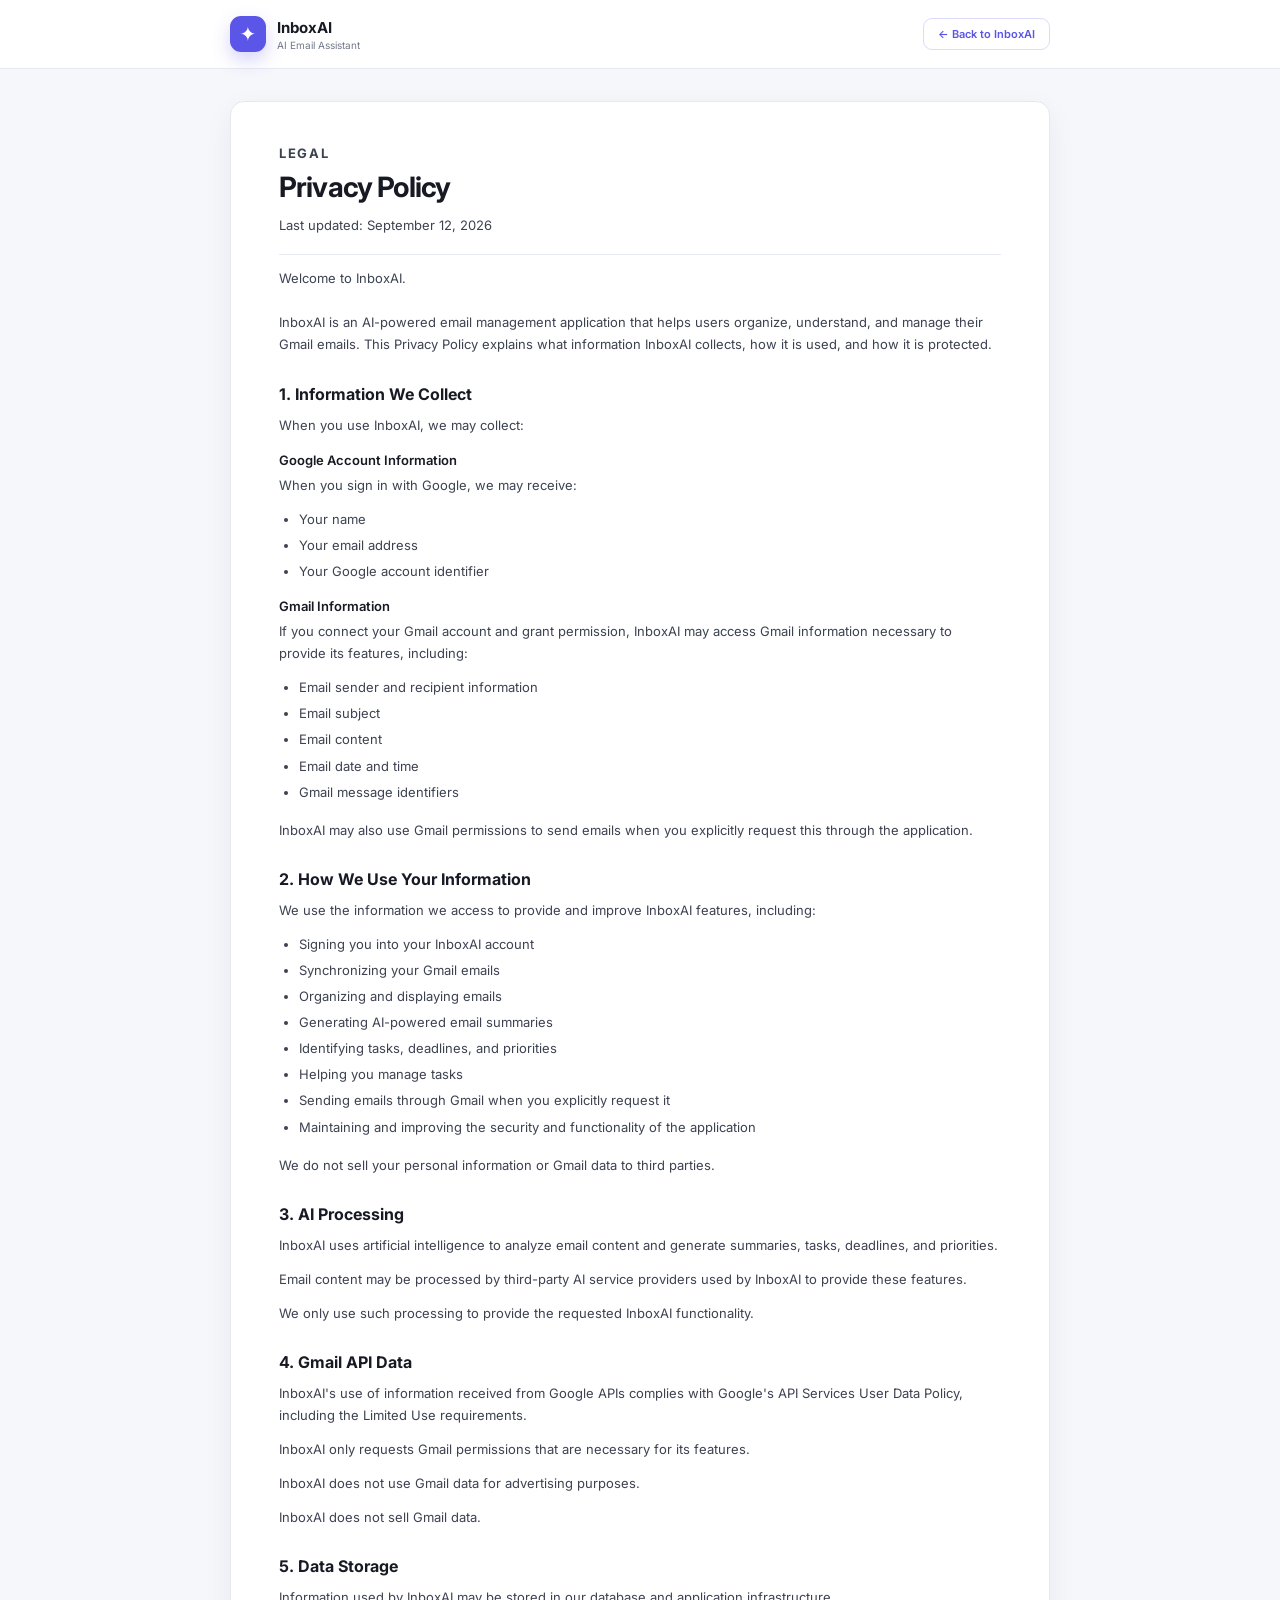
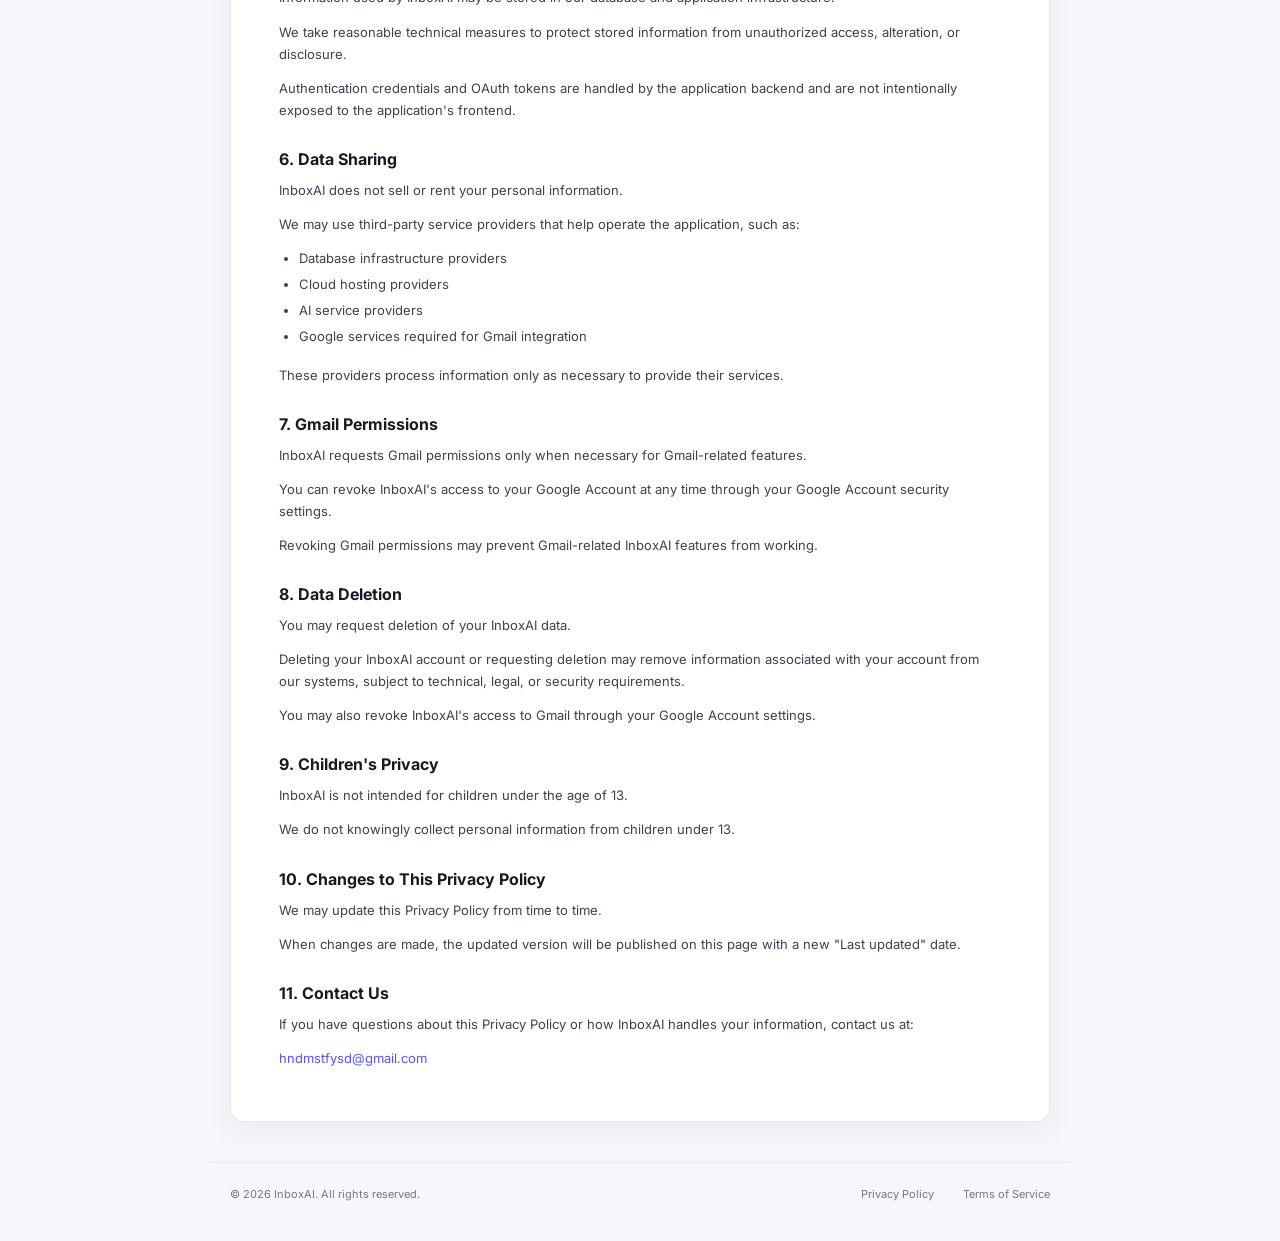
==== InboxAI_frontend/privacy-policy/index.html @ a2936ae5 "Add public Privacy Policy and Terms of Service pages" ====
<!DOCTYPE html>
<html lang="en">
<head>
  <meta charset="UTF-8">
  <meta name="viewport" content="width=device-width, initial-scale=1.0">
  <title>Privacy Policy — InboxAI</title>
  <link rel="preconnect" href="https://fonts.googleapis.com">
  <link rel="preconnect" href="https://fonts.gstatic.com" crossorigin>
  <link href="https://fonts.googleapis.com/css2?family=Inter:wght@400;500;600;700&display=swap" rel="stylesheet">
  <link rel="stylesheet" href="../style.css">
  <link rel="stylesheet" href="/style.css">
</head>
<body class="legal-page-body">
  <header class="legal-header">
    <div class="legal-header-inner">
      <a href="/" class="legal-brand-link">
        <div class="brand-icon">✦</div>
        <div>
          <strong>InboxAI</strong>
          <span>AI Email Assistant</span>
        </div>
      </a>
      <a href="/" class="legal-back-btn">← Back to InboxAI</a>
    </div>
  </header>

  <main class="legal-container">
    <article class="panel legal-card">
      <p class="eyebrow">LEGAL</p>
      <h1>Privacy Policy</h1>
      <p class="legal-updated">Last updated: September 12, 2026</p>

      <p class="legal-intro">
        Welcome to InboxAI.<br><br>
        InboxAI is an AI-powered email management application that helps users organize, understand, and manage their Gmail emails. This Privacy Policy explains what information InboxAI collects, how it is used, and how it is protected.
      </p>

      <h2>1. Information We Collect</h2>
      <p>When you use InboxAI, we may collect:</p>
      
      <h3>Google Account Information</h3>
      <p>When you sign in with Google, we may receive:</p>
      <ul>
        <li>Your name</li>
        <li>Your email address</li>
        <li>Your Google account identifier</li>
      </ul>

      <h3>Gmail Information</h3>
      <p>If you connect your Gmail account and grant permission, InboxAI may access Gmail information necessary to provide its features, including:</p>
      <ul>
        <li>Email sender and recipient information</li>
        <li>Email subject</li>
        <li>Email content</li>
        <li>Email date and time</li>
        <li>Gmail message identifiers</li>
      </ul>
      <p>InboxAI may also use Gmail permissions to send emails when you explicitly request this through the application.</p>

      <h2>2. How We Use Your Information</h2>
      <p>We use the information we access to provide and improve InboxAI features, including:</p>
      <ul>
        <li>Signing you into your InboxAI account</li>
        <li>Synchronizing your Gmail emails</li>
        <li>Organizing and displaying emails</li>
        <li>Generating AI-powered email summaries</li>
        <li>Identifying tasks, deadlines, and priorities</li>
        <li>Helping you manage tasks</li>
        <li>Sending emails through Gmail when you explicitly request it</li>
        <li>Maintaining and improving the security and functionality of the application</li>
      </ul>
      <p>We do not sell your personal information or Gmail data to third parties.</p>

      <h2>3. AI Processing</h2>
      <p>InboxAI uses artificial intelligence to analyze email content and generate summaries, tasks, deadlines, and priorities.</p>
      <p>Email content may be processed by third-party AI service providers used by InboxAI to provide these features.</p>
      <p>We only use such processing to provide the requested InboxAI functionality.</p>

      <h2>4. Gmail API Data</h2>
      <p>InboxAI's use of information received from Google APIs complies with Google's API Services User Data Policy, including the Limited Use requirements.</p>
      <p>InboxAI only requests Gmail permissions that are necessary for its features.</p>
      <p>InboxAI does not use Gmail data for advertising purposes.</p>
      <p>InboxAI does not sell Gmail data.</p>

      <h2>5. Data Storage</h2>
      <p>Information used by InboxAI may be stored in our database and application infrastructure.</p>
      <p>We take reasonable technical measures to protect stored information from unauthorized access, alteration, or disclosure.</p>
      <p>Authentication credentials and OAuth tokens are handled by the application backend and are not intentionally exposed to the application's frontend.</p>

      <h2>6. Data Sharing</h2>
      <p>InboxAI does not sell or rent your personal information.</p>
      <p>We may use third-party service providers that help operate the application, such as:</p>
      <ul>
        <li>Database infrastructure providers</li>
        <li>Cloud hosting providers</li>
        <li>AI service providers</li>
        <li>Google services required for Gmail integration</li>
      </ul>
      <p>These providers process information only as necessary to provide their services.</p>

      <h2>7. Gmail Permissions</h2>
      <p>InboxAI requests Gmail permissions only when necessary for Gmail-related features.</p>
      <p>You can revoke InboxAI's access to your Google Account at any time through your Google Account security settings.</p>
      <p>Revoking Gmail permissions may prevent Gmail-related InboxAI features from working.</p>

      <h2>8. Data Deletion</h2>
      <p>You may request deletion of your InboxAI data.</p>
      <p>Deleting your InboxAI account or requesting deletion may remove information associated with your account from our systems, subject to technical, legal, or security requirements.</p>
      <p>You may also revoke InboxAI's access to Gmail through your Google Account settings.</p>

      <h2>9. Children's Privacy</h2>
      <p>InboxAI is not intended for children under the age of 13.</p>
      <p>We do not knowingly collect personal information from children under 13.</p>

      <h2>10. Changes to This Privacy Policy</h2>
      <p>We may update this Privacy Policy from time to time.</p>
      <p>When changes are made, the updated version will be published on this page with a new "Last updated" date.</p>

      <h2>11. Contact Us</h2>
      <p>If you have questions about this Privacy Policy or how InboxAI handles your information, contact us at:</p>
      <p><a href="mailto:hndmstfysd@gmail.com">hndmstfysd@gmail.com</a></p>
    </article>
  </main>

  <footer class="app-footer legal-footer">
    <span>© 2026 InboxAI. All rights reserved.</span>
    <div class="footer-links">
      <a href="/privacy-policy" class="footer-link">Privacy Policy</a>
      <span class="footer-divider">•</span>
      <a href="/terms" class="footer-link">Terms of Service</a>
    </div>
  </footer>
</body>
</html>
---- InboxAI_frontend/style.css ----
:root {
  --bg: #f6f7fb;
  --surface: #ffffff;
  --surface-2: #f9fafc;
  --border: #e7e9f0;
  --text: #171923;
  --muted: #73798b;
  --primary: #5b55e8;
  --primary-dark: #4842d1;
  --purple-soft: #efedff;
  --red: #e05252;
  --red-soft: #fff0f0;
  --amber: #c7891b;
  --amber-soft: #fff7e7;
  --green: #2c9a67;
  --shadow: 0 10px 30px rgba(31, 35, 50, .06);
}
* { box-sizing: border-box; }
body { margin: 0; font-family: Inter, system-ui, sans-serif; color: var(--text); background: var(--bg); }
button, input { font: inherit; }
button { cursor: pointer; }
.app-shell { min-height: 100vh; display: flex; }
.sidebar { width: 248px; position: fixed; inset: 0 auto 0 0; background: var(--surface); border-right: 1px solid var(--border); padding: 25px 15px; display: flex; flex-direction: column; z-index: 5; }
.brand { display: flex; gap: 11px; align-items: center; padding: 0 11px 30px; }
.brand-icon { width: 36px; height: 36px; border-radius: 11px; display: grid; place-items: center; background: var(--primary); color: white; font-size: 20px; box-shadow: 0 8px 18px rgba(91,85,232,.25); }
.brand strong { display: block; font-size: 15px; }
.brand span { display: block; font-size: 10px; color: var(--muted); margin-top: 3px; }
.nav { display: grid; gap: 5px; }
.nav-item { border: 0; background: transparent; color: #686e80; text-align: left; padding: 11px 13px; border-radius: 10px; display: flex; align-items: center; gap: 12px; font-size: 13px; transition: .2s; }
.nav-item:hover { background: var(--surface-2); color: var(--text); }
.nav-item.active { background: var(--purple-soft); color: var(--primary); font-weight: 600; }
.nav-item span { width: 18px; text-align: center; font-size: 16px; }
.nav-item b { margin-left: auto; font-size: 10px; background: #f0f1f5; color: #777d8e; padding: 3px 7px; border-radius: 10px; }
.sidebar-bottom { margin-top: auto; }
.profile { border-top: 1px solid var(--border); padding: 18px 8px 0; margin-top: 12px; display: flex; align-items: center; gap: 9px; }
.avatar, .top-avatar, .chat-avatar { display: grid; place-items: center; border-radius: 50%; background: #e8e6ff; color: var(--primary); font-weight: 700; }
.avatar { width: 32px; height: 32px; font-size: 12px; }
.profile strong { display: block; font-size: 12px; }
.profile span:not(.dots) { display: block; font-size: 9px; color: var(--muted); margin-top: 3px; }
.logout-btn { border: 0; background: transparent; color: var(--muted); font-size: 9px; padding: 4px; cursor: pointer; }
.logout-btn:hover { color: var(--red); }
.dots { margin-left: auto; color: #a3a7b3; }
.main { margin-left: 248px; width: calc(100% - 248px); padding: 0 46px 50px; }
.topbar { height: 70px; display: flex; justify-content: flex-end; align-items: center; }
.top-actions { display: flex; align-items: center; gap: 14px; }
.icon-btn { position: relative; border: 0; background: transparent; font-size: 20px; color: #72778a; }
.icon-btn i { position: absolute; width: 6px; height: 6px; border-radius: 50%; background: #ef6868; top: 1px; right: 0; }
.top-avatar { width: 34px; height: 34px; font-size: 12px; }
.mobile-brand { display: none; }
.page { display: none; max-width: 1180px; margin: auto; }
.active-page { display: block; }
.page-heading { display: flex; justify-content: space-between; align-items: end; gap: 20px; margin: 20px 0 28px; }
.page-heading.compact { margin-bottom: 25px; }
.eyebrow { font-size: 10px; letter-spacing: .13em; font-weight: 700; color: var(--primary); margin: 0 0 7px; }
h1 { font-size: 29px; letter-spacing: -.04em; margin: 0 0 7px; }
h2 { font-size: 15px; margin: 0; }
h3 { font-size: 14px; margin: 7px 0; }
.muted { color: var(--muted); font-size: 11px; margin: 0; line-height: 1.6; }
.primary-btn, .secondary-btn, .text-btn, .filter-btn { border: 0; border-radius: 9px; padding: 10px 14px; font-size: 11px; font-weight: 600; }
.primary-btn { background: var(--primary); color: white; box-shadow: 0 6px 15px rgba(91,85,232,.2); }
.primary-btn:hover { background: var(--primary-dark); }
.secondary-btn, .filter-btn { background: var(--surface); color: var(--primary); border: 1px solid #dddafa; }
.text-btn { background: transparent; color: var(--primary); padding-right: 0; }
.stats-grid { display: grid; grid-template-columns: repeat(4, 1fr); gap: 15px; margin-bottom: 17px; }
.stat-card, .panel { background: var(--surface); border: 1px solid var(--border); border-radius: 14px; box-shadow: var(--shadow); }
.stat-card { padding: 16px 17px; }
.stat-top { display: flex; justify-content: space-between; align-items: center; margin-bottom: 14px; }
.stat-icon { width: 29px; height: 29px; display: grid; place-items: center; border-radius: 9px; font-size: 13px; }
.blue { background: #edf4ff; color: #4b87df; } .purple { background: var(--purple-soft); color: var(--primary); } .orange { background: var(--amber-soft); color: var(--amber); } .green { background: #eaf8f1; color: var(--green); }
.stat-card > strong { display: block; font-size: 23px; letter-spacing: -.04em; }
.stat-card > span:last-child { display: block; color: var(--muted); font-size: 10px; margin-top: 3px; }
.trend { font-size: 9px; color: var(--green); } .trend.warning { color: var(--amber); }
.content-grid { display: grid; grid-template-columns: 1.35fr .8fr; gap: 17px; margin-bottom: 17px; }
.panel { padding: 20px; }
.panel-head { display: flex; justify-content: space-between; align-items: center; gap: 15px; margin-bottom: 16px; }
.priority-list { display: grid; gap: 3px; }
.priority-item { display: grid; grid-template-columns: 8px 1fr auto; gap: 12px; align-items: center; padding: 12px 0; border-bottom: 1px solid #f0f1f5; }
.priority-item:last-child { border-bottom: 0; }
.priority-dot { width: 7px; height: 7px; border-radius: 50%; }
.priority-dot.high { background: #e65c5c; } .priority-dot.medium { background: #e3a52f; }
.priority-item strong { font-size: 11px; display: block; } .priority-item p { font-size: 9px; color: var(--muted); margin: 4px 0 0; }
.tag { font-size: 8px; font-weight: 700; border-radius: 20px; padding: 4px 7px; white-space: nowrap; }
.tag.red { color: var(--red); background: var(--red-soft); } .tag.amber { color: var(--amber); background: var(--amber-soft); }
.ai-card { position: relative; overflow: hidden; background: linear-gradient(145deg, #f7f6ff, #fff); }
.ai-glow { position: absolute; width: 130px; height: 130px; border-radius: 50%; background: #e5e2ff; filter: blur(20px); right: -40px; top: -50px; opacity: .8; }
.ai-header { display: flex; gap: 10px; align-items: center; position: relative; }
.ai-logo { width: 32px; height: 32px; border-radius: 10px; background: var(--primary); color: white; display: grid; place-items: center; }
.ai-header p { margin: 3px 0 0; font-size: 9px; color: var(--muted); }
.insight { font-size: 11px; line-height: 1.8; color: #555b6d; margin: 18px 0; position: relative; }
.recent-panel { padding-bottom: 5px; }
.email-table { margin: 0 -5px; }
.email-row { display: grid; grid-template-columns: 34px 1.1fr 2fr auto 60px; gap: 12px; align-items: center; padding: 13px 7px; border-top: 1px solid #f0f1f5; }
.sender-avatar { width: 32px; height: 32px; border-radius: 10px; display: grid; place-items: center; font-size: 11px; font-weight: 700; }
.purple-bg { background: #eeebff; color: #675fe3; } .blue-bg { background: #e8f2ff; color: #4a82d7; } .green-bg { background: #e9f8f0; color: #2b9363; }
.email-main strong, .email-main span { display: block; } .email-main strong { font-size: 10px; } .email-main span { color: #555b6c; font-size: 10px; margin-top: 3px; }
.email-preview { color: var(--muted); font-size: 9px; overflow: hidden; white-space: nowrap; text-overflow: ellipsis; }
.email-time { color: var(--muted); font-size: 8px; text-align: right; }
.email-card { display: flex; gap: 13px; padding: 17px; border-bottom: 1px solid #f0f1f5; transition: .2s; }
.email-card:hover { background: var(--surface-2); }
.email-card:last-child { border-bottom: 0; }
.email-body { flex: 1; min-width: 0; }
.email-line { display: flex; justify-content: space-between; font-size: 10px; color: var(--muted); }
.email-line strong { color: var(--text); }
.email-body p { font-size: 10px; color: var(--muted); margin: 0; line-height: 1.6; }
.email-meta { display: flex; gap: 13px; margin-top: 10px; font-size: 8px; color: var(--muted); align-items: center; }
.search-row { display: flex; gap: 9px; margin-bottom: 13px; }
.search-box { flex: 1; background: var(--surface); border: 1px solid var(--border); border-radius: 9px; padding: 10px 13px; color: #9ca1af; }
.search-box input { border: 0; outline: 0; margin-left: 7px; width: 90%; font-size: 11px; }
.email-list { padding: 0; }
.empty-feature { background: var(--surface); border: 1px solid var(--border); border-radius: 14px; padding: 70px 20px; text-align: center; box-shadow: var(--shadow); }
.big-icon { width: 52px; height: 52px; border-radius: 16px; background: var(--purple-soft); color: var(--primary); display: grid; place-items: center; margin: 0 auto 15px; font-size: 22px; }
.empty-feature h2 { font-size: 17px; margin-bottom: 7px; }
.empty-feature p { color: var(--muted); font-size: 10px; margin-bottom: 20px; }
.task-columns { display: grid; grid-template-columns: 1fr 1fr; gap: 17px; }
.count { background: #f0f1f5; color: var(--muted); padding: 3px 7px; border-radius: 10px; font-size: 9px; margin-left: 5px; }
.task { display: flex; gap: 10px; align-items: center; border-top: 1px solid #f0f1f5; padding: 14px 0; }
.task input { accent-color: var(--primary); }
.task > div { flex: 1; }
.task strong { display: block; font-size: 10px; } .task p { color: var(--muted); font-size: 8px; margin: 4px 0 0; }
.delete-task-btn { border: 0; background: transparent; color: var(--red); padding: 5px; font-size: 15px; line-height: 1; opacity: .85; }
.delete-task-btn:hover { opacity: 1; background: var(--red-soft); border-radius: 6px; }
.delete-task-btn:disabled { cursor: wait; opacity: .45; }
.task.done strong { text-decoration: line-through; color: #9da1ad; }
.deadline-grid { display: grid; grid-template-columns: repeat(3, 1fr); gap: 15px; }
.deadline-card { padding: 22px; border-radius: 14px; border: 1px solid var(--border); background: var(--surface); box-shadow: var(--shadow); position: relative; }
.deadline-card span.date-tag { color: var(--primary); font-size: 10px; font-weight: 700; }
.deadline-card strong { display: block; margin: 12px 0 6px; font-size: 13px; }
.deadline-card p { color: var(--muted); font-size: 9px; margin: 0; line-height: 1.5; }
.deadline-card.urgent, .deadline-card.high-priority { border-left: 4px solid var(--red); }
.deadline-card.medium-priority { border-left: 4px solid var(--amber); }
.deadline-card.low-priority { border-left: 4px solid var(--green); }
.deadline-card-top { display: flex; justify-content: space-between; align-items: center; }
.empty-deadlines { grid-column: 1 / -1; text-align: center; padding: 60px 20px; background: var(--surface); border: 1px solid var(--border); border-radius: 14px; color: var(--muted); font-size: 11px; }
.chat-shell { padding: 0; overflow: hidden; height: 610px; display: flex; flex-direction: column; }
.chat-messages { flex: 1; padding: 25px; overflow-y: auto; }
.message { display: flex; gap: 10px; margin-bottom: 18px; max-width: 80%; }
.message.user { margin-left: auto; flex-direction: row-reverse; }
.chat-avatar { width: 30px; height: 30px; flex: 0 0 30px; background: var(--primary); color: white; font-size: 12px; }
.message-name { display: block; font-size: 9px; color: var(--muted); margin: 0 0 5px; }
.bubble { padding: 11px 13px; background: #f4f3ff; border-radius: 5px 12px 12px 12px; font-size: 10px; line-height: 1.7; }
.user .bubble { background: var(--primary); color: white; border-radius: 12px 5px 12px 12px; }
.quick-prompts { display: flex; flex-wrap: wrap; gap: 7px; margin: 25px 0 0 40px; }
.quick-prompts button { border: 1px solid #dddafa; background: white; color: #6660ca; border-radius: 20px; padding: 8px 10px; font-size: 8px; }
.chat-input { display: flex; gap: 8px; padding: 14px; border-top: 1px solid var(--border); }
.chat-input input { flex: 1; border: 1px solid var(--border); border-radius: 9px; outline: none; padding: 11px 13px; font-size: 10px; }
.chat-input button { width: 39px; border: 0; border-radius: 9px; background: var(--primary); color: white; }
.settings-panel { max-width: 760px; }
.setting-row { display: flex; justify-content: space-between; gap: 20px; padding: 20px 0; border-bottom: 1px solid #f0f1f5; }
.setting-row:last-child { border: 0; }
.setting-row strong { font-size: 11px; } .setting-row p { color: var(--muted); font-size: 9px; margin: 5px 0 0; }
.switch input { display: none; }
.switch span { display: block; width: 38px; height: 21px; background: #d7d9e2; border-radius: 20px; position: relative; }
.switch span:after { content: ""; width: 15px; height: 15px; background: white; border-radius: 50%; position: absolute; top: 3px; left: 3px; transition: .2s; box-shadow: 0 1px 3px #aaa; }
.switch input:checked + span { background: var(--primary); }
.switch input:checked + span:after { transform: translateX(17px); }

@media (max-width: 900px) {
  .sidebar { width: 205px; } .main { margin-left: 205px; width: calc(100% - 205px); padding: 0 25px 40px; }
  .stats-grid { grid-template-columns: repeat(2, 1fr); } .content-grid { grid-template-columns: 1fr; }
}
@media (max-width: 680px) {
  .sidebar { width: 62px; padding: 18px 8px; } .brand { padding: 0 5px 25px; } .brand > div:last-child, .nav-item:not(.active) b, .nav-item { font-size: 0; } .nav-item { justify-content: center; padding: 12px; } .nav-item span { font-size: 17px; } .nav-item.active { font-size: 0; } .profile > div:not(.avatar), .dots { display: none; } .profile { justify-content: center; padding-left: 0; padding-right: 0; }
  .main { margin-left: 62px; width: calc(100% - 62px); padding: 0 13px 30px; } .topbar { height: 58px; } .mobile-brand { display: block; margin-right: auto; font-weight: 700; font-size: 13px; }
  .page-heading { align-items: flex-start; flex-direction: column; } .stats-grid { grid-template-columns: 1fr 1fr; gap: 9px; } .stat-card { padding: 13px; } .stat-card > strong { font-size: 20px; } .email-row { grid-template-columns: 32px 1fr auto; } .email-preview { display: none; } .email-row .tag { display: none; } .task-columns, .deadline-grid { grid-template-columns: 1fr; } h1 { font-size: 24px; } .chat-shell { height: 560px; }
}

/* Coming Soon Badges & Banners */
.badge-coming-soon {
  display: inline-block;
  font-size: 10px;
  font-weight: 600;
  color: var(--primary);
  background: var(--purple-soft);
  padding: 3px 9px;
  border-radius: 12px;
  margin-left: 8px;
  vertical-align: middle;
  border: 1px solid #dddafa;
}
.future-features-banner {
  background: linear-gradient(135deg, #f0efff, #f7f6ff);
  border: 1px dashed var(--primary);
  border-radius: 12px;
  padding: 14px 18px;
  margin-bottom: 15px;
  display: flex;
  align-items: center;
  gap: 14px;
}
.future-icon {
  font-size: 22px;
}
.future-features-banner strong {
  display: block;
  font-size: 12px;
  color: var(--primary-dark);
}
.future-features-banner p {
  margin: 3px 0 0;
  font-size: 10px;
  color: var(--muted);
}
.tag-soon {
  margin-left: auto;
  font-size: 9px;
  font-weight: 700;
  background: var(--primary);
  color: white;
  padding: 4px 9px;
  border-radius: 12px;
  white-space: nowrap;
}
.feature-badge-btn {
  opacity: 0.85;
  cursor: not-allowed;
  background: #f0f1f5;
  color: #777d8e;
  border: 1px solid var(--border);
  font-size: 10px;
}

/* Thinking Indicator Loading Spinner */
.thinking-message .bubble {
  display: flex;
  align-items: center;
  gap: 10px;
  background: #f4f3ff;
  color: var(--primary-dark);
  font-weight: 500;
}
.thinking-dots {
  display: flex;
  align-items: center;
  gap: 4px;
}
.thinking-dot {
  width: 6px;
  height: 6px;
  border-radius: 50%;
  background: var(--primary);
  animation: thinkingBounce 1.4s infinite ease-in-out both;
}
.thinking-dot:nth-child(1) { animation-delay: -0.32s; }
.thinking-dot:nth-child(2) { animation-delay: -0.16s; }

@keyframes thinkingBounce {
  0%, 80%, 100% { transform: scale(0.3); opacity: 0.4; }
  40% { transform: scale(1); opacity: 1; }
}

.chat-input button.loading {
  position: relative;
  pointer-events: none;
  opacity: 0.8;
}
.chat-input button.loading span {
  display: none;
}

.chat-input button.loading::after {
  content: "";
  width: 12px;
  height: 12px;
  border: 2px solid white;
  border-top-color: transparent;
  border-radius: 50%;
  animation: spin 0.8s linear infinite;
  display: inline-block;
}
@keyframes spin {
  to { transform: rotate(360deg); }
}

/* Website Footer */
.app-footer {
  max-width: 1180px;
  margin: 40px auto 0;
  padding: 24px 0 10px;
  border-top: 1px solid var(--border);
  display: flex;
  justify-content: space-between;
  align-items: center;
  font-size: 11px;
  color: var(--muted);
}
.app-footer a {
  color: var(--muted);
  text-decoration: none;
  transition: color .2s;
}
.app-footer a:hover {
  color: var(--primary);
}
.footer-links {
  display: flex;
  align-items: center;
  gap: 12px;
}
.footer-divider {
  color: var(--border);
  font-size: 8px;
}

/* Legal Pages (Privacy Policy & Terms of Service) */
.legal-page-body {
  margin: 0;
  font-family: Inter, system-ui, sans-serif;
  color: var(--text);
  background: var(--bg);
  min-height: 100vh;
  display: flex;
  flex-direction: column;
}
.legal-header {
  background: var(--surface);
  border-bottom: 1px solid var(--border);
  position: sticky;
  top: 0;
  z-index: 10;
}
.legal-header-inner {
  max-width: 860px;
  margin: 0 auto;
  padding: 16px 20px;
  display: flex;
  justify-content: space-between;
  align-items: center;
}
.legal-brand-link {
  display: flex;
  gap: 11px;
  align-items: center;
  text-decoration: none;
  color: var(--text);
}
.legal-brand-link strong {
  display: block;
  font-size: 15px;
}
.legal-brand-link span {
  display: block;
  font-size: 10px;
  color: var(--muted);
  margin-top: 2px;
}
.legal-back-btn {
  display: inline-flex;
  align-items: center;
  gap: 6px;
  background: var(--surface);
  color: var(--primary);
  border: 1px solid #dddafa;
  border-radius: 9px;
  padding: 8px 14px;
  font-size: 11px;
  font-weight: 600;
  text-decoration: none;
  transition: .2s;
}
.legal-back-btn:hover {
  background: var(--purple-soft);
}
.legal-container {
  flex: 1;
  max-width: 860px;
  width: 100%;
  margin: 32px auto 40px;
  padding: 0 20px;
}
.legal-card {
  padding: 40px 48px;
}
.legal-card h1 {
  font-size: 28px;
  margin: 6px 0 10px;
  letter-spacing: -.03em;
}
.legal-card .eyebrow {
  margin: 0 0 6px;
}
.legal-updated {
  font-size: 12px;
  color: var(--muted);
  margin: 0 0 24px;
  padding-bottom: 18px;
  border-bottom: 1px solid var(--border);
}
.legal-intro {
  font-size: 13px;
  line-height: 1.7;
  color: #333745;
  margin-bottom: 24px;
}
.legal-card h2 {
  font-size: 16px;
  font-weight: 700;
  margin: 28px 0 10px;
  color: var(--text);
}
.legal-card h3 {
  font-size: 13px;
  font-weight: 600;
  margin: 16px 0 6px;
  color: var(--text);
}
.legal-card p {
  font-size: 13px;
  line-height: 1.7;
  color: #3d4251;
  margin: 0 0 12px;
}
.legal-card ul {
  margin: 0 0 16px;
  padding-left: 20px;
  font-size: 13px;
  line-height: 1.7;
  color: #3d4251;
}
.legal-card li {
  margin-bottom: 4px;
}
.legal-card a {
  color: var(--primary);
  text-decoration: none;
}
.legal-card a:hover {
  text-decoration: underline;
}
.legal-footer {
  max-width: 860px;
  margin: 0 auto;
  padding: 24px 20px 40px;
  width: 100%;
}

@media (max-width: 680px) {
  .legal-card {
    padding: 24px 20px;
  }
  .app-footer {
    flex-direction: column;
    gap: 10px;
    text-align: center;
  }
}
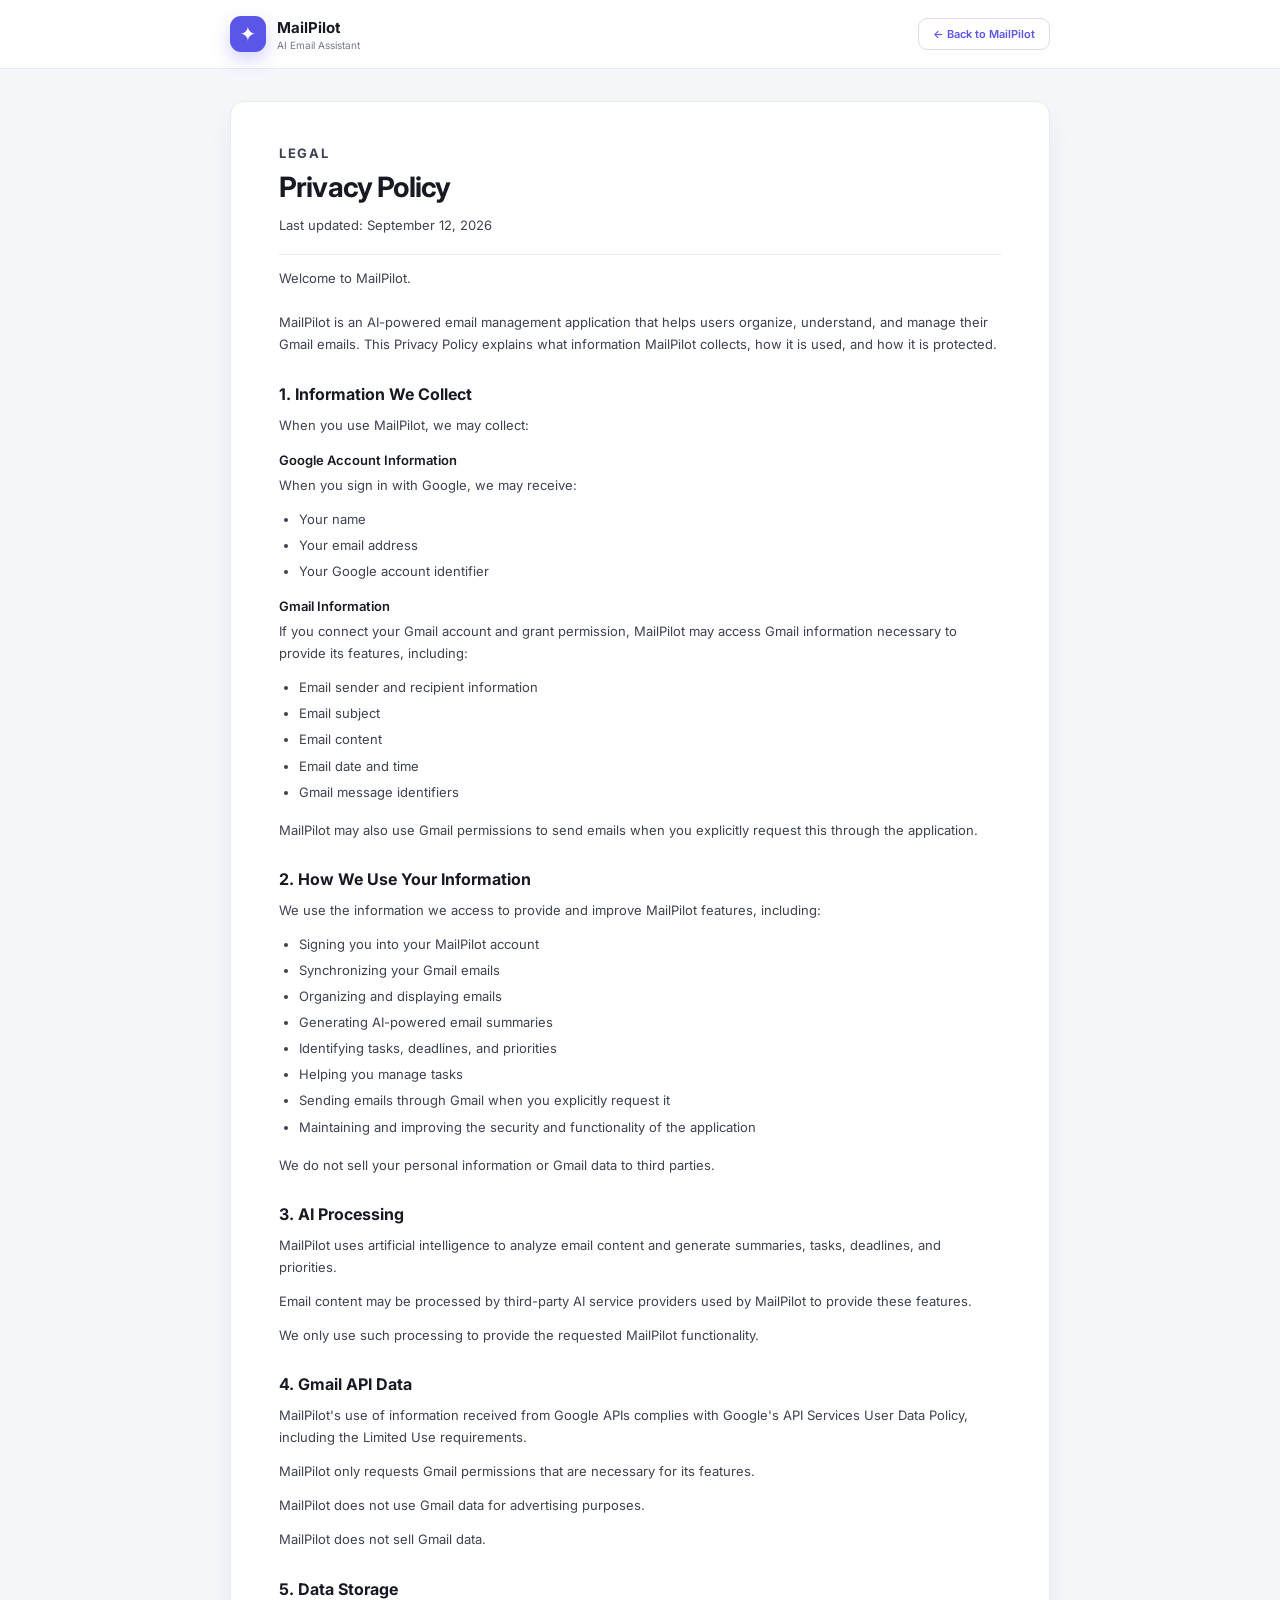
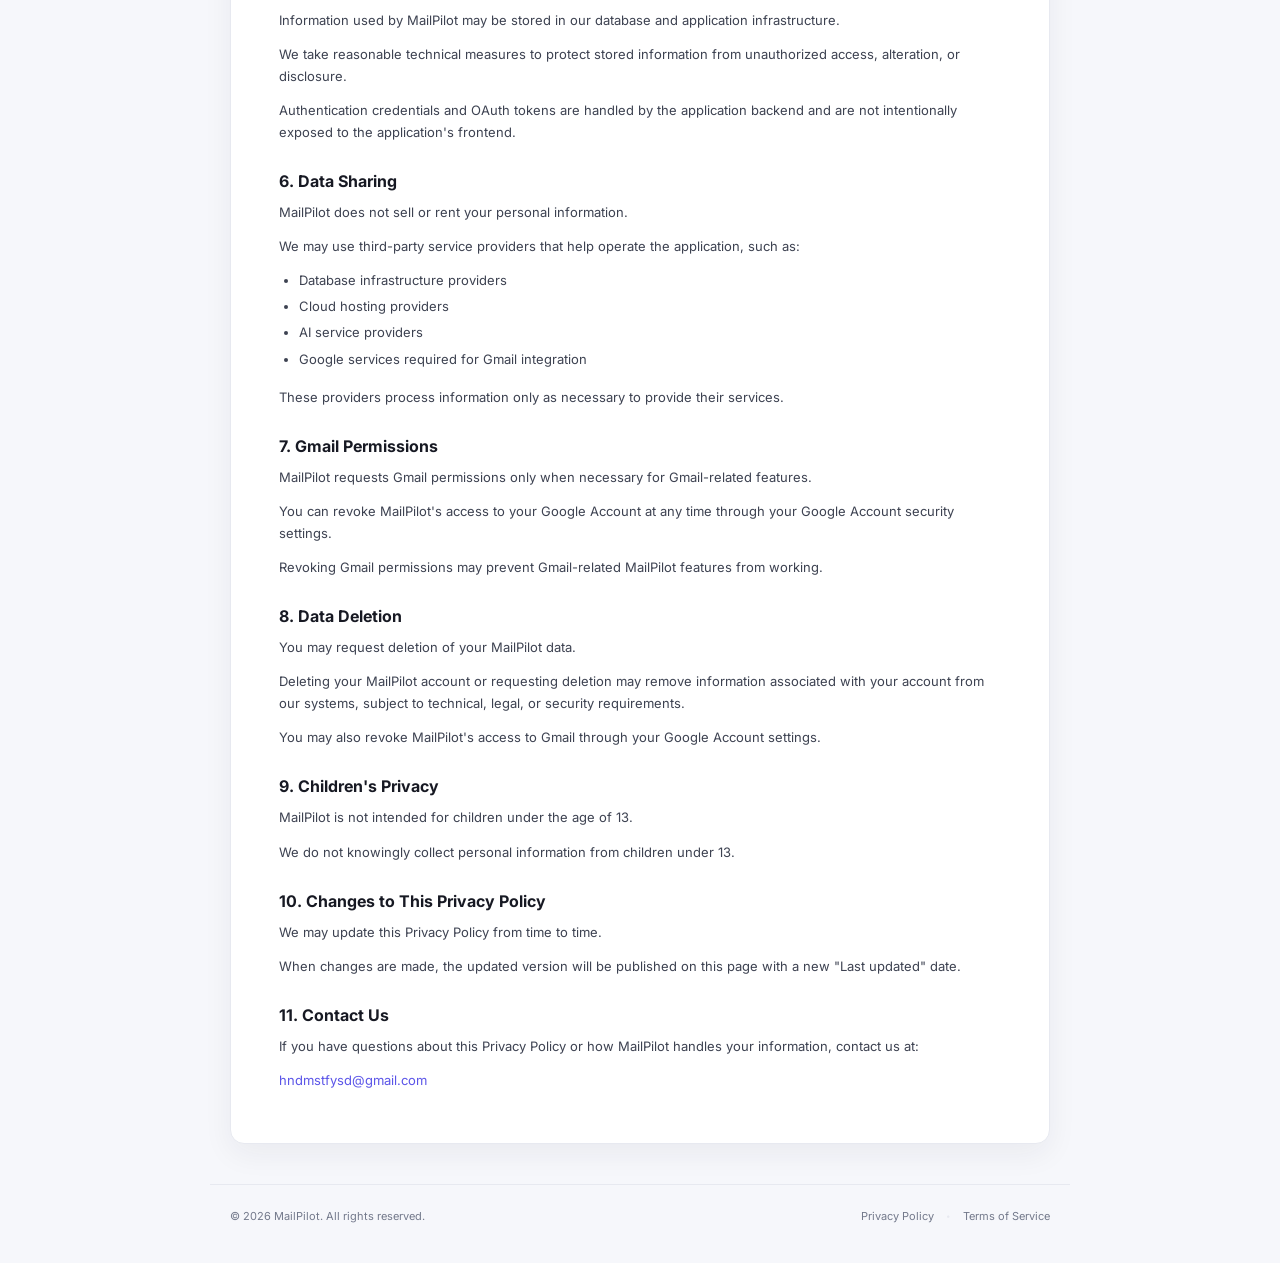
==== commit 32a61287: "change the app name" ====
--- a/InboxAI_frontend/privacy-policy/index.html
+++ b/InboxAI_frontend/privacy-policy/index.html
@@ -3,7 +3,7 @@
 <head>
   <meta charset="UTF-8">
   <meta name="viewport" content="width=device-width, initial-scale=1.0">
-  <title>Privacy Policy — InboxAI</title>
+  <title>Privacy Policy — MailPilot</title>
   <link rel="preconnect" href="https://fonts.googleapis.com">
   <link rel="preconnect" href="https://fonts.gstatic.com" crossorigin>
   <link href="https://fonts.googleapis.com/css2?family=Inter:wght@400;500;600;700&display=swap" rel="stylesheet">
@@ -16,11 +16,11 @@
       <a href="/" class="legal-brand-link">
         <div class="brand-icon">✦</div>
         <div>
-          <strong>InboxAI</strong>
+          <strong>MailPilot</strong>
           <span>AI Email Assistant</span>
         </div>
       </a>
-      <a href="/" class="legal-back-btn">← Back to InboxAI</a>
+      <a href="/" class="legal-back-btn">← Back to MailPilot</a>
     </div>
   </header>
 
@@ -31,12 +31,12 @@
       <p class="legal-updated">Last updated: September 12, 2026</p>
 
       <p class="legal-intro">
-        Welcome to InboxAI.<br><br>
-        InboxAI is an AI-powered email management application that helps users organize, understand, and manage their Gmail emails. This Privacy Policy explains what information InboxAI collects, how it is used, and how it is protected.
+        Welcome to MailPilot.<br><br>
+        MailPilot is an AI-powered email management application that helps users organize, understand, and manage their Gmail emails. This Privacy Policy explains what information MailPilot collects, how it is used, and how it is protected.
       </p>
 
       <h2>1. Information We Collect</h2>
-      <p>When you use InboxAI, we may collect:</p>
+      <p>When you use MailPilot, we may collect:</p>
       
       <h3>Google Account Information</h3>
       <p>When you sign in with Google, we may receive:</p>
@@ -47,7 +47,7 @@
       </ul>
 
       <h3>Gmail Information</h3>
-      <p>If you connect your Gmail account and grant permission, InboxAI may access Gmail information necessary to provide its features, including:</p>
+      <p>If you connect your Gmail account and grant permission, MailPilot may access Gmail information necessary to provide its features, including:</p>
       <ul>
         <li>Email sender and recipient information</li>
         <li>Email subject</li>
@@ -55,12 +55,12 @@
         <li>Email date and time</li>
         <li>Gmail message identifiers</li>
       </ul>
-      <p>InboxAI may also use Gmail permissions to send emails when you explicitly request this through the application.</p>
+      <p>MailPilot may also use Gmail permissions to send emails when you explicitly request this through the application.</p>
 
       <h2>2. How We Use Your Information</h2>
-      <p>We use the information we access to provide and improve InboxAI features, including:</p>
+      <p>We use the information we access to provide and improve MailPilot features, including:</p>
       <ul>
-        <li>Signing you into your InboxAI account</li>
+        <li>Signing you into your MailPilot account</li>
         <li>Synchronizing your Gmail emails</li>
         <li>Organizing and displaying emails</li>
         <li>Generating AI-powered email summaries</li>
@@ -72,23 +72,23 @@
       <p>We do not sell your personal information or Gmail data to third parties.</p>
 
       <h2>3. AI Processing</h2>
-      <p>InboxAI uses artificial intelligence to analyze email content and generate summaries, tasks, deadlines, and priorities.</p>
-      <p>Email content may be processed by third-party AI service providers used by InboxAI to provide these features.</p>
-      <p>We only use such processing to provide the requested InboxAI functionality.</p>
+      <p>MailPilot uses artificial intelligence to analyze email content and generate summaries, tasks, deadlines, and priorities.</p>
+      <p>Email content may be processed by third-party AI service providers used by MailPilot to provide these features.</p>
+      <p>We only use such processing to provide the requested MailPilot functionality.</p>
 
       <h2>4. Gmail API Data</h2>
-      <p>InboxAI's use of information received from Google APIs complies with Google's API Services User Data Policy, including the Limited Use requirements.</p>
-      <p>InboxAI only requests Gmail permissions that are necessary for its features.</p>
-      <p>InboxAI does not use Gmail data for advertising purposes.</p>
-      <p>InboxAI does not sell Gmail data.</p>
+      <p>MailPilot's use of information received from Google APIs complies with Google's API Services User Data Policy, including the Limited Use requirements.</p>
+      <p>MailPilot only requests Gmail permissions that are necessary for its features.</p>
+      <p>MailPilot does not use Gmail data for advertising purposes.</p>
+      <p>MailPilot does not sell Gmail data.</p>
 
       <h2>5. Data Storage</h2>
-      <p>Information used by InboxAI may be stored in our database and application infrastructure.</p>
+      <p>Information used by MailPilot may be stored in our database and application infrastructure.</p>
       <p>We take reasonable technical measures to protect stored information from unauthorized access, alteration, or disclosure.</p>
       <p>Authentication credentials and OAuth tokens are handled by the application backend and are not intentionally exposed to the application's frontend.</p>
 
       <h2>6. Data Sharing</h2>
-      <p>InboxAI does not sell or rent your personal information.</p>
+      <p>MailPilot does not sell or rent your personal information.</p>
       <p>We may use third-party service providers that help operate the application, such as:</p>
       <ul>
         <li>Database infrastructure providers</li>
@@ -99,17 +99,17 @@
       <p>These providers process information only as necessary to provide their services.</p>
 
       <h2>7. Gmail Permissions</h2>
-      <p>InboxAI requests Gmail permissions only when necessary for Gmail-related features.</p>
-      <p>You can revoke InboxAI's access to your Google Account at any time through your Google Account security settings.</p>
-      <p>Revoking Gmail permissions may prevent Gmail-related InboxAI features from working.</p>
+      <p>MailPilot requests Gmail permissions only when necessary for Gmail-related features.</p>
+      <p>You can revoke MailPilot's access to your Google Account at any time through your Google Account security settings.</p>
+      <p>Revoking Gmail permissions may prevent Gmail-related MailPilot features from working.</p>
 
       <h2>8. Data Deletion</h2>
-      <p>You may request deletion of your InboxAI data.</p>
-      <p>Deleting your InboxAI account or requesting deletion may remove information associated with your account from our systems, subject to technical, legal, or security requirements.</p>
-      <p>You may also revoke InboxAI's access to Gmail through your Google Account settings.</p>
+      <p>You may request deletion of your MailPilot data.</p>
+      <p>Deleting your MailPilot account or requesting deletion may remove information associated with your account from our systems, subject to technical, legal, or security requirements.</p>
+      <p>You may also revoke MailPilot's access to Gmail through your Google Account settings.</p>
 
       <h2>9. Children's Privacy</h2>
-      <p>InboxAI is not intended for children under the age of 13.</p>
+      <p>MailPilot is not intended for children under the age of 13.</p>
       <p>We do not knowingly collect personal information from children under 13.</p>
 
       <h2>10. Changes to This Privacy Policy</h2>
@@ -117,13 +117,13 @@
       <p>When changes are made, the updated version will be published on this page with a new "Last updated" date.</p>
 
       <h2>11. Contact Us</h2>
-      <p>If you have questions about this Privacy Policy or how InboxAI handles your information, contact us at:</p>
+      <p>If you have questions about this Privacy Policy or how MailPilot handles your information, contact us at:</p>
       <p><a href="mailto:hndmstfysd@gmail.com">hndmstfysd@gmail.com</a></p>
     </article>
   </main>
 
   <footer class="app-footer legal-footer">
-    <span>© 2026 InboxAI. All rights reserved.</span>
+    <span>© 2026 MailPilot. All rights reserved.</span>
     <div class="footer-links">
       <a href="/privacy-policy" class="footer-link">Privacy Policy</a>
       <span class="footer-divider">•</span>
